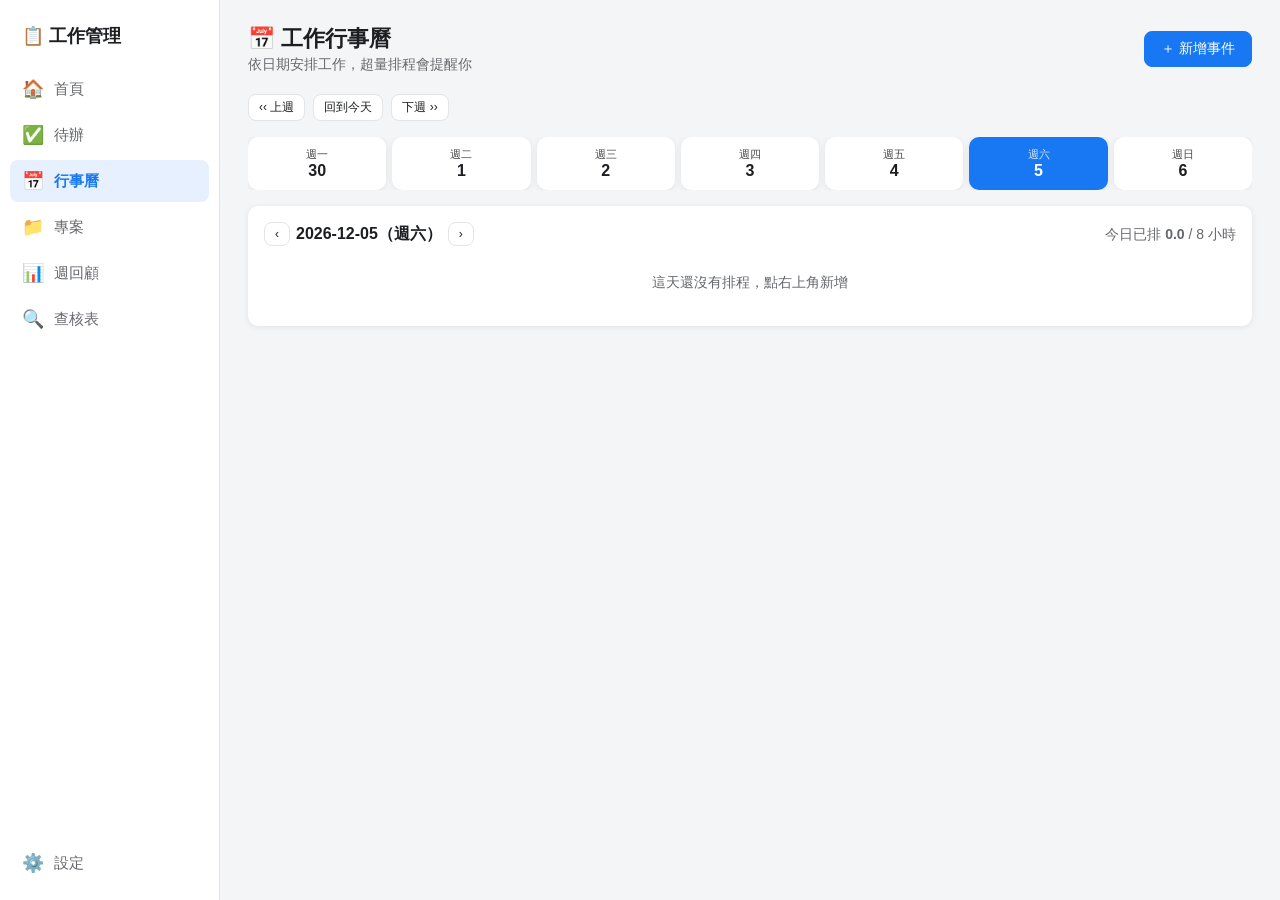
==== calendar.html @ 4a840dae "初次發布：個人工作管理系統網頁版" ====
<!doctype html>
<html lang="zh-Hant">
<head>
<meta charset="UTF-8">
<meta name="viewport" content="width=device-width, initial-scale=1">
<title>工作行事曆 - 個人工作管理系統</title>
<link rel="stylesheet" href="css/style.css">
</head>
<body>
<div id="nav-mount"></div>
<main class="app-main">
  <div class="page-header">
    <div>
      <h1>📅 工作行事曆</h1>
      <div class="page-sub">依日期安排工作，超量排程會提醒你</div>
    </div>
    <button class="btn btn-primary" id="addEventBtn">＋ 新增事件</button>
  </div>

  <div class="filter-bar">
    <button class="btn btn-sm" id="prevWeekBtn">‹‹ 上週</button>
    <button class="btn btn-sm" id="todayBtn">回到今天</button>
    <button class="btn btn-sm" id="nextWeekBtn">下週 ››</button>
  </div>
  <div id="weekStrip" class="cal-week-strip"></div>

  <div class="card">
    <div class="page-header" style="margin-bottom:10px">
      <div class="section-title" style="margin:0">
        <button class="btn btn-sm" id="prevDayBtn">‹</button>
        <span id="selectedDateLabel"></span>
        <button class="btn btn-sm" id="nextDayBtn">›</button>
      </div>
      <div class="page-sub">今日已排 <b id="dayTotalHours"></b> / <span id="dayCapacityHours"></span> 小時</div>
    </div>
    <div id="capacityBanner" class="conflict-banner hidden"></div>
    <div id="eventList"></div>
  </div>
</main>

<div id="eventModal" class="modal-overlay hidden">
  <div class="modal-box">
    <h2 id="modalTitle">新增行事曆事件</h2>
    <div id="conflictWarn" class="conflict-banner hidden"></div>
    <form id="eventForm">
      <div class="form-group">
        <label>標題</label>
        <input id="f_title" required placeholder="例如：採購會議">
      </div>
      <div class="form-row">
        <div class="form-group">
          <label>日期</label>
          <input type="date" id="f_date" required>
        </div>
        <div class="form-group">
          <label>類型</label>
          <select id="f_type"></select>
        </div>
      </div>
      <div class="form-row">
        <div class="form-group">
          <label>開始時間</label>
          <input type="time" id="f_startTime">
        </div>
        <div class="form-group">
          <label>結束時間</label>
          <input type="time" id="f_endTime">
        </div>
      </div>
      <div class="form-group">
        <label>連結工作（選填）</label>
        <select id="f_taskId"></select>
      </div>
      <div class="form-group">
        <label class="checkbox-label"><input type="checkbox" id="f_reminder"> 到時間時提醒我</label>
      </div>
      <div class="form-group hidden" id="reminderMinutesGroup">
        <label>提醒時間</label>
        <select id="f_reminderMinutes"></select>
      </div>
      <div class="form-group">
        <label>備註</label>
        <textarea id="f_note"></textarea>
      </div>
      <div class="modal-actions">
        <button type="button" class="btn" id="cancelBtn">取消</button>
        <button type="submit" class="btn btn-primary">儲存</button>
      </div>
    </form>
  </div>
</div>

<script src="js/utils.js"></script>
<script src="js/api.js"></script>
<script src="js/nav.js"></script>
<script>
  document.addEventListener('DOMContentLoaded', () => {
    document.getElementById('f_type').innerHTML = EVENT_TYPES.map(c => `<option value="${c}">${c}</option>`).join('');
    document.getElementById('f_reminderMinutes').innerHTML = REMINDER_OPTIONS.map(o => `<option value="${o.value}">${o.label}</option>`).join('');
    document.getElementById('f_reminder').addEventListener('change', (e) => {
      document.getElementById('reminderMinutesGroup').classList.toggle('hidden', !e.target.checked);
    });
  });
</script>
<script src="js/reminder.js"></script>
<script src="js/calendar.js"></script>
</body>
</html>
---- css/style.css ----
/* ===== 個人工作管理系統 - 共用樣式 ===== */
:root {
  --blue: #1877f2;
  --blue-light: #e7f0fe;
  --green: #1a7f3c;
  --green-light: #e6f6ea;
  --red: #d32f2f;
  --red-light: #fdecea;
  --orange: #e65100;
  --orange-light: #fff3e0;
  --purple: #6a1b9a;
  --purple-light: #f3e5f5;
  --teal: #00695c;
  --teal-light: #e0f2f1;
  --gray: #616161;
  --gray-light: #f0f1f3;
  --bg: #f4f5f7;
  --card-bg: #ffffff;
  --border: #e2e4e8;
  --text: #1c1e21;
  --text-dim: #65676b;
  --nav-w: 220px;
  --radius: 10px;
  --shadow: 0 1px 6px rgba(0, 0, 0, .08);
}

* { box-sizing: border-box; }

body {
  margin: 0;
  font-family: 'Microsoft JhengHei', 'Segoe UI', sans-serif;
  background: var(--bg);
  color: var(--text);
}

a { text-decoration: none; color: inherit; }

/* ---------- 導覽列 ---------- */
.app-nav {
  position: fixed;
  top: 0; left: 0; bottom: 0;
  width: var(--nav-w);
  background: var(--card-bg);
  border-right: 1px solid var(--border);
  display: flex;
  flex-direction: column;
  padding: 16px 10px;
  z-index: 100;
}
.app-nav-brand {
  font-weight: bold;
  font-size: 18px;
  padding: 8px 12px 20px;
}
.app-nav-items { display: flex; flex-direction: column; gap: 4px; flex: 1; }
.nav-item {
  display: flex;
  align-items: center;
  gap: 10px;
  padding: 10px 12px;
  border-radius: 8px;
  color: var(--text-dim);
  font-size: 15px;
  transition: background .15s;
}
.nav-item:hover { background: var(--gray-light); }
.nav-item.active { background: var(--blue-light); color: var(--blue); font-weight: bold; }
.nav-icon { font-size: 18px; }

.app-main {
  margin-left: var(--nav-w);
  padding: 24px 28px 40px;
  min-height: 100vh;
}

/* ---------- 版面元件 ---------- */
.page-header { display: flex; align-items: center; justify-content: space-between; flex-wrap: wrap; gap: 12px; margin-bottom: 20px; }
.page-header h1 { margin: 0; font-size: 22px; }
.page-sub { color: var(--text-dim); font-size: 14px; margin-top: 2px; }

.section-title { font-size: 16px; font-weight: bold; margin: 0 0 10px; display: flex; align-items: center; gap: 6px; }

.card {
  background: var(--card-bg);
  border-radius: var(--radius);
  box-shadow: var(--shadow);
  padding: 16px;
}
.card-grid { display: grid; grid-template-columns: repeat(auto-fill, minmax(280px, 1fr)); gap: 14px; }
.dash-grid { display: grid; grid-template-columns: repeat(2, 1fr); gap: 16px; }
.dash-grid .card { grid-column: span 1; }
.dash-full { grid-column: 1 / -1; }

.empty-state { color: var(--text-dim); font-size: 14px; padding: 18px 4px; text-align: center; }

/* ---------- 徽章 ---------- */
.badge { display: inline-block; padding: 3px 10px; border-radius: 999px; font-size: 12px; font-weight: bold; white-space: nowrap; }
.badge-red { background: var(--red-light); color: var(--red); }
.badge-orange { background: var(--orange-light); color: var(--orange); }
.badge-green { background: var(--green-light); color: var(--green); }
.badge-blue { background: var(--blue-light); color: var(--blue); }
.badge-purple { background: var(--purple-light); color: var(--purple); }
.badge-teal { background: var(--teal-light); color: var(--teal); }
.badge-gray { background: var(--gray-light); color: var(--gray); }

/* ---------- 按鈕 ---------- */
.btn {
  display: inline-flex; align-items: center; gap: 6px;
  padding: 8px 16px; border-radius: 8px; border: 1px solid var(--border);
  background: #fff; color: var(--text); font-size: 14px; cursor: pointer; font-family: inherit;
}
.btn:hover { background: var(--gray-light); }
.btn-primary { background: var(--blue); border-color: var(--blue); color: #fff; }
.btn-primary:hover { background: #1662d1; }
.btn-danger { color: var(--red); border-color: var(--red-light); }
.btn-danger:hover { background: var(--red-light); }
.btn-sm { padding: 4px 10px; font-size: 12px; }
.btn-icon { padding: 6px 10px; }

/* ---------- 表單 ---------- */
.form-group { margin-bottom: 14px; }
.form-group label { display: block; font-size: 13px; font-weight: bold; margin-bottom: 5px; color: var(--text-dim); }
.form-row { display: grid; grid-template-columns: repeat(2, 1fr); gap: 12px; }
input, select, textarea {
  width: 100%; padding: 9px 11px; border: 1px solid var(--border); border-radius: 7px;
  font-size: 14px; font-family: inherit; background: #fff; color: var(--text);
}
input:focus, select:focus, textarea:focus { outline: 2px solid var(--blue-light); border-color: var(--blue); }
textarea { resize: vertical; min-height: 60px; }
label.checkbox-label { display: flex; align-items: center; gap: 8px; font-weight: normal; color: var(--text); }
label.checkbox-label input { width: auto; }

/* ---------- 篩選列 / Tabs ---------- */
.filter-bar { display: flex; gap: 8px; flex-wrap: wrap; margin-bottom: 16px; align-items: center; }
.tabs { display: flex; gap: 4px; flex-wrap: wrap; background: var(--gray-light); padding: 4px; border-radius: 9px; }
.tab { padding: 7px 14px; border-radius: 7px; font-size: 13px; cursor: pointer; color: var(--text-dim); }
.tab.active { background: #fff; color: var(--blue); font-weight: bold; box-shadow: var(--shadow); }

/* ---------- 卡片列表項（待辦/專案共用） ---------- */
.item-card { display: flex; flex-direction: column; gap: 8px; }
.item-card-top { display: flex; justify-content: space-between; align-items: flex-start; gap: 8px; }
.item-title { font-weight: bold; font-size: 15px; }
.item-title.done { text-decoration: line-through; color: var(--text-dim); }
.item-meta { display: flex; gap: 6px; flex-wrap: wrap; font-size: 12px; color: var(--text-dim); }
.item-actions { display: flex; gap: 6px; margin-top: 4px; }
.checkbox-round { width: 20px; height: 20px; border-radius: 50%; border: 2px solid var(--border); cursor: pointer; flex-shrink: 0; display: inline-flex; align-items: center; justify-content: center; background: #fff; }
.checkbox-round.checked { background: var(--green); border-color: var(--green); color: #fff; font-size: 12px; }

/* ---------- 進度條 ---------- */
.progress-bar { height: 8px; border-radius: 4px; background: var(--gray-light); overflow: hidden; }
.progress-bar-fill { height: 100%; background: var(--blue); }

/* ---------- 統計 chip ---------- */
.stat-chips { display: flex; gap: 10px; flex-wrap: wrap; margin-bottom: 18px; }
.stat-chip { background: #fff; border-radius: var(--radius); box-shadow: var(--shadow); padding: 12px 18px; min-width: 110px; }
.stat-chip .num { font-size: 22px; font-weight: bold; }
.stat-chip .label { font-size: 12px; color: var(--text-dim); }

/* ---------- Modal ---------- */
.modal-overlay { position: fixed; inset: 0; background: rgba(0,0,0,.4); display: flex; align-items: center; justify-content: center; z-index: 1000; padding: 16px; }
.modal-box { background: #fff; border-radius: var(--radius); padding: 22px; width: 100%; max-width: 480px; max-height: 90vh; overflow-y: auto; }
.modal-box h2 { margin: 0 0 16px; font-size: 18px; }
.modal-actions { display: flex; justify-content: flex-end; gap: 8px; margin-top: 18px; }
.hidden { display: none !important; }

/* ---------- Toast ---------- */
.workos-toast {
  position: fixed; left: 50%; bottom: 90px; transform: translate(-50%, 20px);
  background: #323232; color: #fff; padding: 10px 18px; border-radius: 8px; font-size: 13px;
  opacity: 0; pointer-events: none; transition: all .2s; z-index: 2000; max-width: 90vw;
}
.workos-toast.show { opacity: 1; transform: translate(-50%, 0); }
.workos-toast.error { background: var(--red); }

/* ---------- 條列表格（週回顧工時分析） ---------- */
.simple-table { width: 100%; border-collapse: collapse; font-size: 13px; }
.simple-table th, .simple-table td { text-align: left; padding: 8px 10px; border-bottom: 1px solid var(--border); }
.bar-row { display: flex; align-items: center; gap: 8px; margin-bottom: 8px; }
.bar-row .bar-label { width: 70px; font-size: 12px; color: var(--text-dim); flex-shrink: 0; }
.bar-row .bar-track { flex: 1; background: var(--gray-light); border-radius: 4px; height: 14px; overflow: hidden; }
.bar-row .bar-fill { height: 100%; background: var(--blue); }
.bar-row .bar-val { width: 46px; text-align: right; font-size: 12px; color: var(--text-dim); flex-shrink: 0; }

/* ---------- 行事曆 ---------- */
.cal-week-strip { display: flex; gap: 6px; overflow-x: auto; margin-bottom: 16px; }
.cal-day-btn { flex: 1; min-width: 60px; text-align: center; padding: 10px 6px; border-radius: 10px; background: #fff; box-shadow: var(--shadow); cursor: pointer; }
.cal-day-btn.active { background: var(--blue); color: #fff; }
.cal-day-btn .dow { font-size: 11px; opacity: .8; }
.cal-day-btn .dom { font-size: 16px; font-weight: bold; }
.cal-event-row { display: flex; gap: 10px; align-items: flex-start; padding: 10px 0; border-bottom: 1px solid var(--border); }
.cal-event-time { width: 92px; font-size: 13px; color: var(--text-dim); flex-shrink: 0; }
.conflict-banner { background: var(--red-light); color: var(--red); padding: 10px 14px; border-radius: 8px; font-size: 13px; margin-bottom: 12px; }

/* ---------- 行事曆提醒彈出卡片 ---------- */
#reminder-container {
  position: fixed; bottom: 84px; right: 20px; z-index: 3000;
  display: flex; flex-direction: column; gap: 10px; max-width: 300px;
}
.reminder-popup {
  background: #fff; border-radius: var(--radius); box-shadow: 0 4px 16px rgba(0, 0, 0, .18);
  padding: 14px 30px 14px 16px; position: relative; animation: reminder-in .2s ease-out;
}
.reminder-popup-title { font-weight: bold; margin-bottom: 4px; }
.reminder-popup-body { font-size: 13px; color: var(--text-dim); }
.reminder-popup-close {
  position: absolute; top: 8px; right: 10px; background: none; border: none; cursor: pointer;
  font-size: 13px; color: var(--text-dim);
}
@keyframes reminder-in { from { opacity: 0; transform: translateY(10px); } to { opacity: 1; transform: translateY(0); } }

/* ---------- 通知橫幅 ---------- */
.notice-banner { background: var(--orange-light); color: var(--orange); padding: 10px 14px; border-radius: 8px; font-size: 13px; margin-bottom: 16px; display: flex; justify-content: space-between; align-items: center; gap: 10px; flex-wrap: wrap; }

/* ================= RWD ================= */

/* 平板：側邊欄縮成只有圖示 */
@media (max-width: 1023px) and (min-width: 768px) {
  :root { --nav-w: 68px; }
  .app-nav-brand, .nav-label { display: none; }
  .nav-item { justify-content: center; }
  .dash-grid { grid-template-columns: 1fr; }
}

/* 手機：底部導覽列 */
@media (max-width: 767px) {
  .app-nav {
    top: auto; left: 0; right: 0; bottom: 0; width: 100%; height: 64px;
    flex-direction: row; align-items: center; padding: 6px 4px; border-right: none; border-top: 1px solid var(--border);
  }
  .app-nav-brand { display: none; }
  .app-nav-items { flex-direction: row; flex: 1; justify-content: space-around; }
  .nav-item { flex-direction: column; gap: 2px; padding: 6px 4px; font-size: 10px; flex: 1; }
  .nav-icon { font-size: 20px; }
  .nav-settings { flex-direction: column; gap: 2px; padding: 6px 4px; font-size: 10px; flex: 1; }

  .app-main { margin-left: 0; padding: 16px 14px 84px; }
  .form-row { grid-template-columns: 1fr; }
  .dash-grid { grid-template-columns: 1fr; }
  .card-grid { grid-template-columns: 1fr; }
  .page-header h1 { font-size: 19px; }
  .modal-box { padding: 16px; }
}
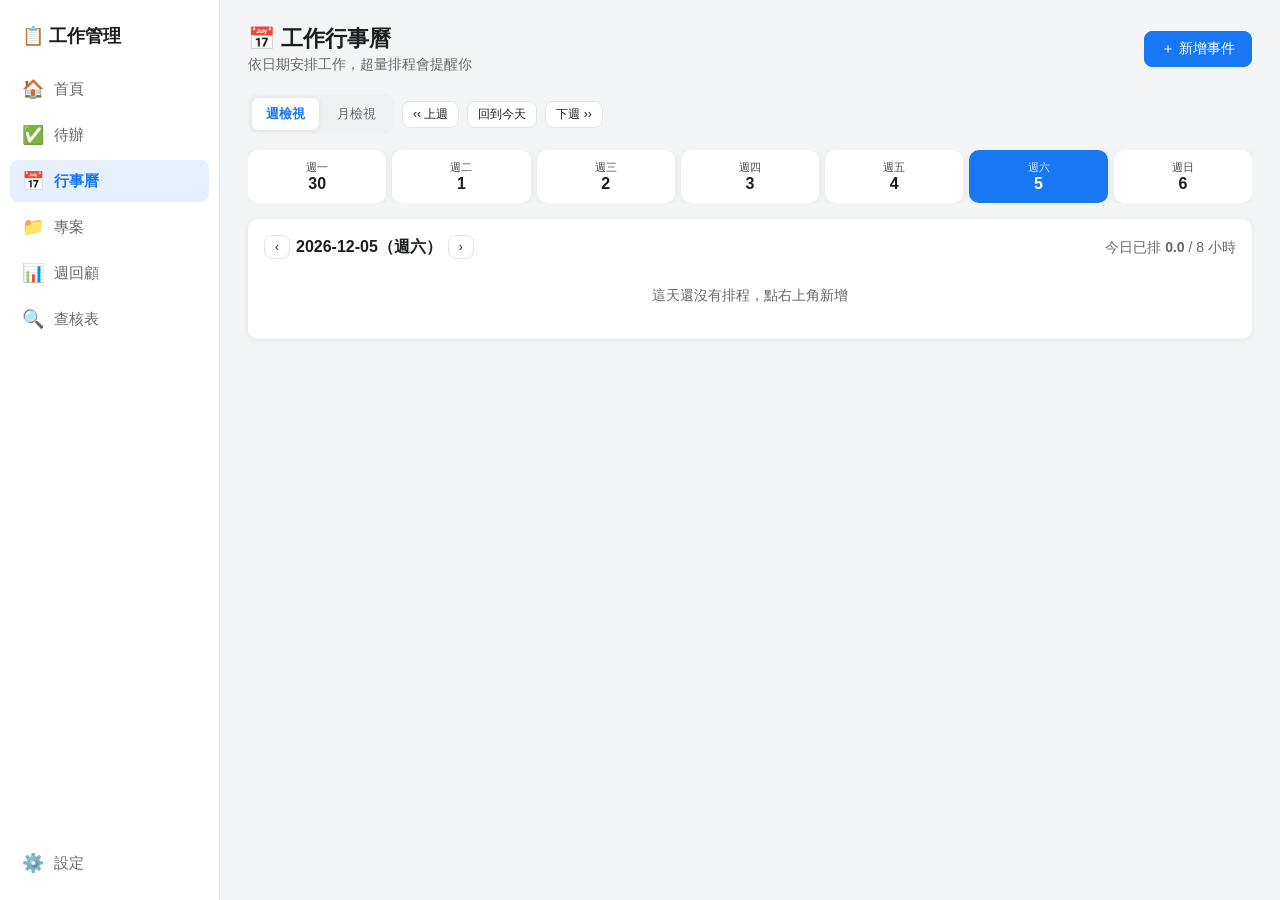
==== commit 12687dfa: "新增行事曆月檢視、分類自訂、提醒功能、查核表頁面，移除工時追蹤" ====
--- a/calendar.html
+++ b/calendar.html
@@ -18,11 +18,18 @@
   </div>
 
   <div class="filter-bar">
+    <div class="tabs" id="calViewTabs">
+      <div class="tab active" data-mode="week">週檢視</div>
+      <div class="tab" data-mode="month">月檢視</div>
+    </div>
     <button class="btn btn-sm" id="prevWeekBtn">‹‹ 上週</button>
+    <button class="btn btn-sm hidden" id="prevMonthBtn">‹‹ 上月</button>
     <button class="btn btn-sm" id="todayBtn">回到今天</button>
     <button class="btn btn-sm" id="nextWeekBtn">下週 ››</button>
+    <button class="btn btn-sm hidden" id="nextMonthBtn">下月 ››</button>
   </div>
   <div id="weekStrip" class="cal-week-strip"></div>
+  <div id="monthGrid" class="cal-month-grid hidden"></div>
 
   <div class="card">
     <div class="page-header" style="margin-bottom:10px">
--- a/css/style.css
+++ b/css/style.css
@@ -191,6 +191,22 @@
 .cal-event-time { width: 92px; font-size: 13px; color: var(--text-dim); flex-shrink: 0; }
 .conflict-banner { background: var(--red-light); color: var(--red); padding: 10px 14px; border-radius: 8px; font-size: 13px; margin-bottom: 12px; }
 
+/* ---------- 行事曆月檢視 ---------- */
+.cal-month-grid { display: grid; grid-template-columns: repeat(7, 1fr); gap: 6px; margin-bottom: 16px; }
+.cal-month-dow { text-align: center; font-size: 12px; color: var(--text-dim); padding-bottom: 4px; }
+.cal-month-cell {
+  background: #fff; border-radius: 8px; box-shadow: var(--shadow); min-height: 64px;
+  padding: 6px 8px; cursor: pointer; display: flex; flex-direction: column; gap: 4px;
+}
+.cal-month-cell.other-month { opacity: .4; }
+.cal-month-cell.is-today { border: 2px solid var(--blue); }
+.cal-month-cell.is-selected { background: var(--blue-light); }
+.cal-month-cell .dom { font-size: 13px; font-weight: bold; }
+.cal-month-cell .dots { display: flex; gap: 3px; flex-wrap: wrap; }
+.cal-month-cell .dot { width: 6px; height: 6px; border-radius: 50%; background: var(--blue); }
+.cal-month-cell .dot.conflict { background: var(--red); }
+.cal-month-cell .more { font-size: 10px; color: var(--text-dim); }
+
 /* ---------- 行事曆提醒彈出卡片 ---------- */
 #reminder-container {
   position: fixed; bottom: 84px; right: 20px; z-index: 3000;
@@ -239,4 +255,7 @@
   .card-grid { grid-template-columns: 1fr; }
   .page-header h1 { font-size: 19px; }
   .modal-box { padding: 16px; }
-}
+  .cal-month-grid { gap: 3px; }
+  .cal-month-cell { min-height: 40px; padding: 4px; }
+  .cal-month-cell .dom { font-size: 11px; }
+}
